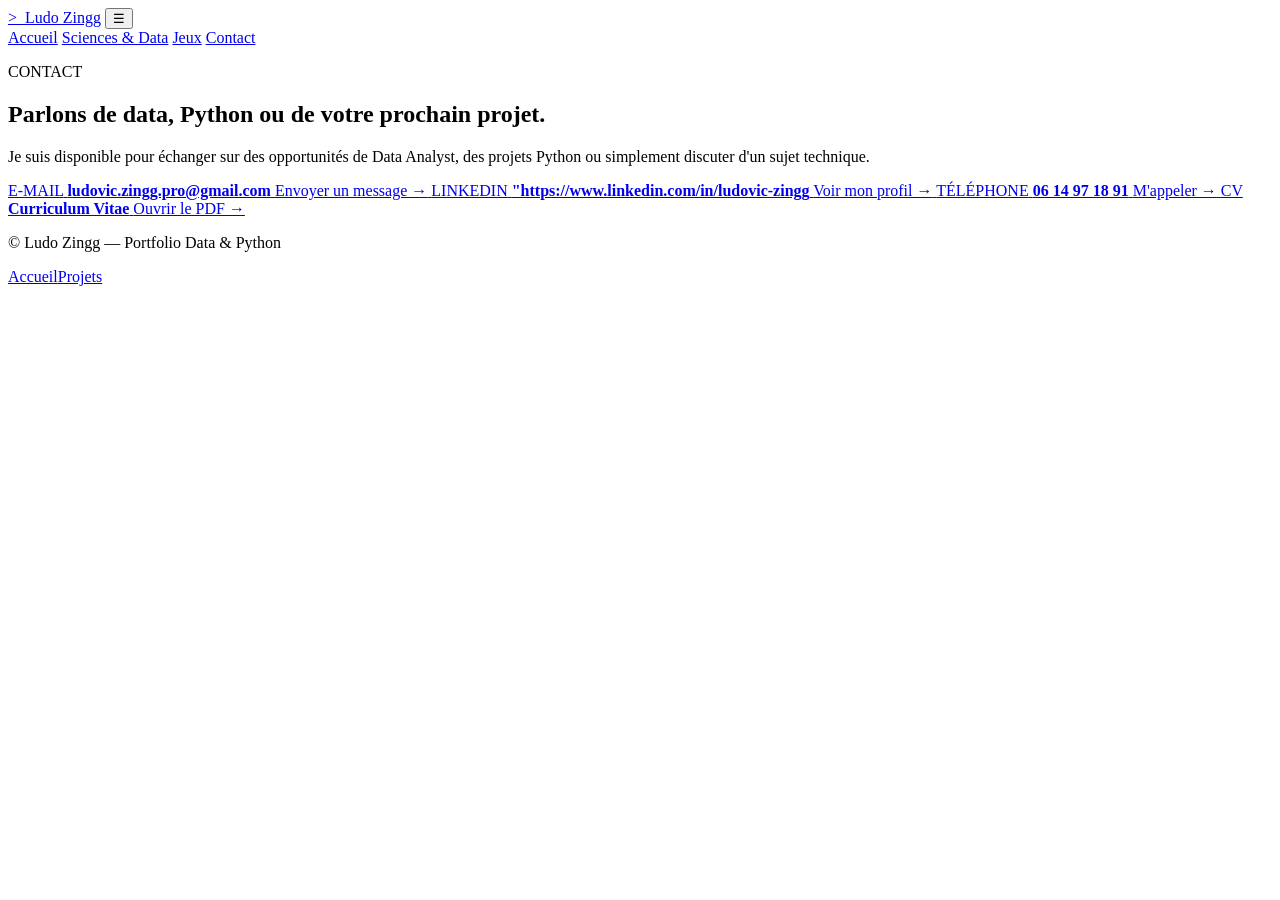
==== contact.html @ 1996da81 "Add files via upload" ====
<!DOCTYPE html>
<html lang="fr">
<head>
  <meta charset="UTF-8">
  <meta name="viewport" content="width=device-width, initial-scale=1.0">
  <meta name="description" content="Contact de Ludo Zingg, Data Analyst et développeur Python.">
  <title>Contact | Ludo Zingg</title>
  <link rel="preconnect" href="https://fonts.googleapis.com">
  <link rel="preconnect" href="https://fonts.gstatic.com" crossorigin>
  <link href="https://fonts.googleapis.com/css2?family=Inter:wght@400;500;600;700;800&family=JetBrains+Mono:wght@400;600&display=swap" rel="stylesheet">
  <link rel="stylesheet" href="css/style.css">
  <script src="js/script.js" defer></script>
</head>
<body>
  <div class="noise"></div>

  <header class="site-header">
    <a class="brand" href="index.html"><span class="brand-mark">&gt;_</span><span>Ludo Zingg</span></a>
    <button class="menu-toggle" aria-label="Ouvrir le menu" aria-expanded="false">☰</button>
    <nav class="main-nav">
      <a href="index.html">Accueil</a>
      <a href="sciences-data.html">Sciences & Data</a>
      <a href="jeux.html">Jeux</a>
      <a class="active" href="contact.html">Contact</a>
    </nav>
  </header>

  <main>
    <section class="contact-page container reveal">
      <div>
        <p class="eyebrow">CONTACT</p>
        <h1>Parlons de <span class="accent">data, Python</span> ou de votre prochain projet.</h1>
        <p class="hero-text">
          Je suis disponible pour échanger sur des opportunités de Data Analyst,
          des projets Python ou simplement discuter d'un sujet technique.
        </p>
      </div>

      <div class="contact-grid">
        <a class="contact-card" href="mailto:ludovic.zingg.pro@gmail.com">
          <span class="contact-label">E-MAIL</span>
          <strong>ludovic.zingg.pro@gmail.com</strong>
          <span>Envoyer un message →</span>
        </a>

        <a class="contact-card" href="https://www.linkedin.com/in/ludovic-zingg" target="_blank" rel="noreferrer">
          <span class="contact-label">LINKEDIN</span>
          <strong>"https://www.linkedin.com/in/ludovic-zingg</strong>
          <span>Voir mon profil →</span>
        </a>

        <a class="contact-card" href="tel:+33614971891">
            <span class="contact-label">TÉLÉPHONE</span>
            <strong>06 14 97 18 91</strong>
            <span>M'appeler →</span>
        </a>

        <a class="contact-card" href="assets/cv/CV_Ludovic_Zingg.pdf" target="_blank">
          <span class="contact-label">CV</span>
          <strong>Curriculum Vitae</strong>
          <span>Ouvrir le PDF →</span>
        </a>
      </div>

      
    </section>
  </main>

  <footer class="site-footer container">
    <p>© <span id="year"></span> Ludo Zingg — Portfolio Data & Python</p>
    <div><a href="index.html">Accueil</a><a href="sciences-data.html">Projets</a></div>
  </footer>
</body>
</html>
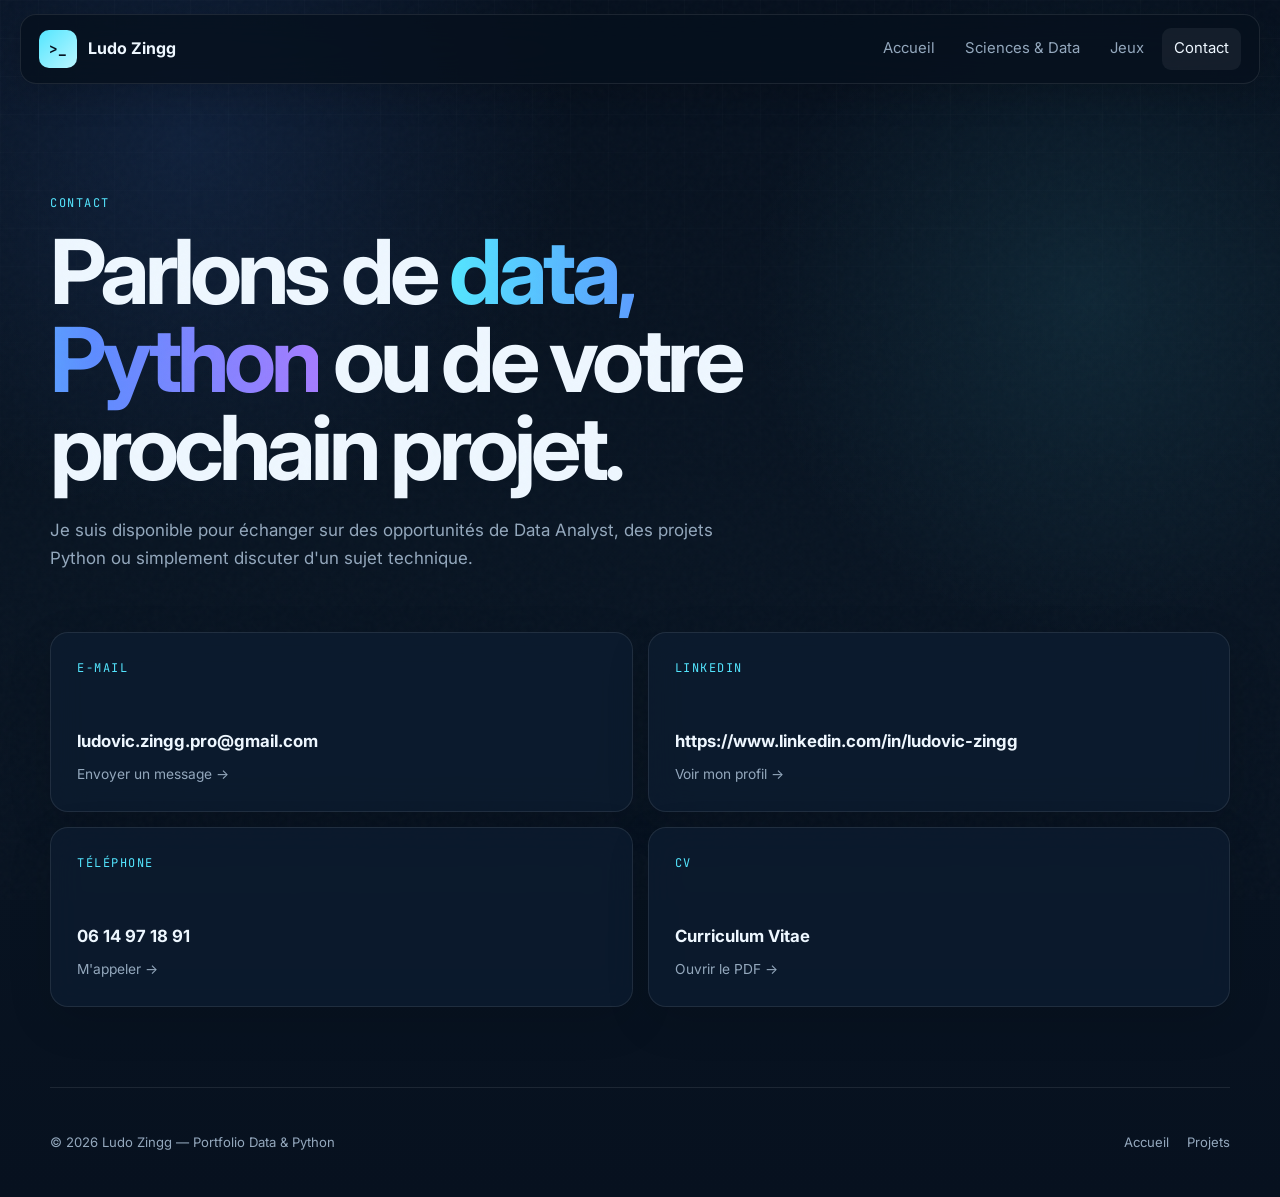
==== commit 4ea57895: "maj" ====
--- a/contact.html
+++ b/contact.html
@@ -45,7 +45,7 @@
 
         <a class="contact-card" href="https://www.linkedin.com/in/ludovic-zingg" target="_blank" rel="noreferrer">
           <span class="contact-label">LINKEDIN</span>
-          <strong>"https://www.linkedin.com/in/ludovic-zingg</strong>
+          <strong>https://www.linkedin.com/in/ludovic-zingg</strong>
           <span>Voir mon profil →</span>
         </a>
 
--- a/css/style.css
+++ b/css/style.css
@@ -0,0 +1,1682 @@
+/* =========================================================
+   VARIABLES
+   ========================================================= */
+
+:root {
+    --bg: #07111f;
+    --bg-soft: #0b1728;
+    --panel: rgba(13, 29, 49, 0.74);
+    --panel-strong: #0d1d31;
+
+    --text: #eef7ff;
+    --muted: #94a8bd;
+
+    --line: rgba(255, 255, 255, 0.09);
+
+    --cyan: #54e6ff;
+    --blue: #5d8dff;
+    --purple: #a47cff;
+    --green: #80e5b6;
+
+    --shadow: 0 24px 80px rgba(0, 0, 0, 0.28);
+}
+
+
+/* =========================================================
+   RESET
+   ========================================================= */
+
+* {
+    box-sizing: border-box;
+}
+
+html {
+    scroll-behavior: smooth;
+}
+
+body {
+    margin: 0;
+    min-height: 100vh;
+
+    color: var(--text);
+
+    background:
+        radial-gradient(
+            circle at 15% 12%,
+            rgba(77, 139, 255, 0.12),
+            transparent 25%
+        ),
+        radial-gradient(
+            circle at 85% 25%,
+            rgba(84, 230, 255, 0.09),
+            transparent 24%
+        ),
+        linear-gradient(
+            180deg,
+            #07111f 0%,
+            #091523 45%,
+            #07111f 100%
+        );
+
+    font-family: "Inter", sans-serif;
+    line-height: 1.6;
+}
+
+body::before {
+    content: "";
+
+    position: fixed;
+    inset: 0;
+
+    pointer-events: none;
+
+    background-image:
+        linear-gradient(
+            rgba(255, 255, 255, 0.025) 1px,
+            transparent 1px
+        ),
+        linear-gradient(
+            90deg,
+            rgba(255, 255, 255, 0.025) 1px,
+            transparent 1px
+        );
+
+    background-size: 38px 38px;
+
+    mask-image:
+        linear-gradient(
+            to bottom,
+            rgba(0, 0, 0, 0.7),
+            transparent 80%
+        );
+}
+
+.noise {
+    position: fixed;
+    inset: 0;
+
+    opacity: 0.045;
+
+    pointer-events: none;
+
+    background-image:
+        url("data:image/svg+xml,%3Csvg viewBox='0 0 180 180' xmlns='http://www.w3.org/2000/svg'%3E%3Cfilter id='n'%3E%3CfeTurbulence type='fractalNoise' baseFrequency='.9' numOctaves='3' stitchTiles='stitch'/%3E%3C/filter%3E%3Crect width='100%25' height='100%25' filter='url(%23n)' opacity='.5'/%3E%3C/svg%3E");
+}
+
+a {
+    color: inherit;
+    text-decoration: none;
+}
+
+img {
+    max-width: 100%;
+    display: block;
+}
+
+
+/* =========================================================
+   CONTAINER
+   ========================================================= */
+
+.container {
+    width: min(1180px, calc(100% - 40px));
+    margin-inline: auto;
+}
+
+
+/* =========================================================
+   HEADER
+   ========================================================= */
+
+.site-header {
+    width: min(1240px, calc(100% - 30px));
+
+    margin: 14px auto 0;
+    padding: 13px 18px;
+
+    display: flex;
+    align-items: center;
+    justify-content: space-between;
+
+    position: sticky;
+    top: 12px;
+    z-index: 100;
+
+    border: 1px solid var(--line);
+    border-radius: 16px;
+
+    backdrop-filter: blur(18px);
+
+    background: rgba(6, 16, 29, 0.78);
+
+    box-shadow:
+        0 10px 35px rgba(0, 0, 0, 0.16);
+}
+
+
+/* LOGO */
+
+.brand {
+    display: flex;
+    align-items: center;
+    gap: 11px;
+
+    font-weight: 700;
+}
+
+.brand-mark {
+    width: 38px;
+    height: 38px;
+
+    display: grid;
+    place-items: center;
+
+    border-radius: 10px;
+
+    color: #07111f;
+
+    background:
+        linear-gradient(
+            135deg,
+            var(--cyan),
+            #baf6ff
+        );
+
+    font-family: "JetBrains Mono", monospace;
+    font-size: 0.9rem;
+}
+
+
+/* NAVIGATION */
+
+.main-nav {
+    display: flex;
+    align-items: center;
+    gap: 6px;
+}
+
+.main-nav a {
+    padding: 9px 12px;
+
+    border-radius: 9px;
+
+    color: var(--muted);
+
+    font-size: 0.93rem;
+
+    transition: 0.2s ease;
+}
+
+.main-nav a:hover,
+.main-nav a.active {
+    color: var(--text);
+
+    background: rgba(255, 255, 255, 0.06);
+}
+
+
+/* MENU MOBILE */
+
+.menu-toggle {
+    display: none;
+
+    border: 0;
+
+    color: var(--text);
+
+    background: transparent;
+
+    font-size: 1.4rem;
+
+    cursor: pointer;
+}
+
+
+/* =========================================================
+   HERO
+   ========================================================= */
+
+.hero {
+    min-height: 78vh;
+
+    display: grid;
+
+    grid-template-columns:
+        minmax(0, 1.18fr)
+        minmax(0, 0.82fr);
+
+    align-items: center;
+
+    gap: 70px;
+
+    padding-top: 90px;
+    padding-bottom: 80px;
+}
+
+.hero-copy {
+    min-width: 0;
+}
+
+.hero h1,
+.page-hero h1,
+.contact-page h1 {
+    margin: 0;
+
+    max-width: 850px;
+
+    font-size: clamp(
+        2.9rem,
+        6vw,
+        5.6rem
+    );
+
+    line-height: 0.98;
+
+    letter-spacing: -0.055em;
+}
+
+.eyebrow,
+.project-number,
+.contact-label {
+    margin: 0 0 15px;
+
+    color: var(--cyan);
+
+    font-family: "JetBrains Mono", monospace;
+
+    font-size: 0.75rem;
+
+    letter-spacing: 0.13em;
+
+    text-transform: uppercase;
+}
+
+.accent {
+    color: transparent;
+
+    background:
+        linear-gradient(
+            90deg,
+            var(--cyan),
+            var(--blue),
+            var(--purple)
+        );
+
+    -webkit-background-clip: text;
+    background-clip: text;
+}
+
+.hero-text {
+    max-width: 720px;
+
+    margin: 26px 0 0;
+
+    color: var(--muted);
+
+    font-size: 1.06rem;
+}
+
+
+/* BOUTONS */
+
+.hero-actions {
+    display: flex;
+    flex-wrap: wrap;
+
+    gap: 12px;
+
+    margin-top: 32px;
+}
+
+.btn {
+    min-height: 48px;
+
+    padding: 0 18px;
+
+    display: inline-flex;
+
+    align-items: center;
+    justify-content: center;
+
+    border-radius: 11px;
+
+    font-weight: 700;
+
+    font-size: 0.94rem;
+
+    transition: 0.2s ease;
+}
+
+.btn:hover {
+    transform: translateY(-2px);
+}
+
+.btn-primary {
+    color: #06111e;
+
+    background:
+        linear-gradient(
+            135deg,
+            var(--cyan),
+            #a7f4ff
+        );
+
+    box-shadow:
+        0 12px 35px rgba(84, 230, 255, 0.18);
+}
+
+.btn-secondary {
+    color: var(--text);
+
+    border: 1px solid var(--line);
+
+    background:
+        rgba(255, 255, 255, 0.035);
+}
+
+
+/* LIENS */
+
+.quick-links {
+    display: flex;
+    flex-wrap: wrap;
+
+    gap: 22px;
+
+    margin-top: 28px;
+
+    color: var(--muted);
+
+    font-family: "JetBrains Mono", monospace;
+
+    font-size: 0.82rem;
+}
+
+.quick-links a:hover {
+    color: var(--cyan);
+}
+
+
+/* =========================================================
+   TERMINAL
+   ========================================================= */
+
+.hero-panel {
+    min-width: 0;
+
+    perspective: 1200px;
+}
+
+.terminal {
+    overflow: hidden;
+
+    border: 1px solid rgba(84, 230, 255, 0.16);
+
+    border-radius: 18px;
+
+    background:
+        rgba(5, 14, 25, 0.82);
+
+    box-shadow: var(--shadow);
+
+    transform:
+        rotateY(-4deg)
+        rotateX(2deg);
+}
+
+.terminal-top {
+    height: 44px;
+
+    display: flex;
+    align-items: center;
+
+    gap: 7px;
+
+    padding: 0 14px;
+
+    border-bottom: 1px solid var(--line);
+
+    background:
+        rgba(255, 255, 255, 0.025);
+}
+
+.terminal-top span {
+    width: 9px;
+    height: 9px;
+
+    border-radius: 50%;
+
+    background:
+        rgba(255, 255, 255, 0.18);
+}
+
+.terminal-top small {
+    margin-left: auto;
+
+    color: var(--muted);
+
+    font-family: "JetBrains Mono", monospace;
+}
+
+.terminal pre {
+    margin: 0;
+
+    padding: 28px;
+
+    overflow-x: auto;
+
+    color: #cad7e5;
+
+    font-family: "JetBrains Mono", monospace;
+
+    font-size: 0.8rem;
+
+    line-height: 1.8;
+}
+
+.code-purple {
+    color: #c39cff;
+}
+
+.code-blue {
+    color: #7ea9ff;
+}
+
+.code-green {
+    color: #87eebc;
+}
+
+
+/* =========================================================
+   STATS
+   ========================================================= */
+
+.stats {
+    display: grid;
+
+    grid-template-columns:
+        repeat(4, 1fr);
+
+    margin-bottom: 60px;
+
+    border-top: 1px solid var(--line);
+    border-bottom: 1px solid var(--line);
+}
+
+.stats div {
+    padding: 24px;
+}
+
+.stats div + div {
+    border-left: 1px solid var(--line);
+}
+
+.stats strong,
+.stats span {
+    display: block;
+}
+
+.stats strong {
+    font-size: 1.04rem;
+}
+
+.stats span {
+    margin-top: 4px;
+
+    color: var(--muted);
+
+    font-size: 0.82rem;
+}
+
+
+/* =========================================================
+   SECTIONS
+   ========================================================= */
+
+.section {
+    padding-top: 78px;
+    padding-bottom: 78px;
+}
+
+.section-heading {
+    margin-bottom: 32px;
+}
+
+.section-heading h2,
+.cta h2 {
+    margin: 0;
+
+    max-width: 800px;
+
+    font-size:
+        clamp(2rem, 4vw, 3.5rem);
+
+    line-height: 1.05;
+
+    letter-spacing: -0.04em;
+}
+
+
+/* =========================================================
+   ABOUT
+   ========================================================= */
+
+/*
+    IMPORTANT :
+
+    about-grid = deux colonnes :
+
+    [ glass-card ] [ skills-card ]
+
+    Mais à l'intérieur de glass-card,
+    les paragraphes restent en bloc verticalement.
+*/
+
+.about-grid {
+    display: grid;
+
+    grid-template-columns:
+        minmax(0, 1.1fr)
+        minmax(0, 0.9fr);
+
+    gap: 18px;
+
+    align-items: stretch;
+}
+
+
+/* BLOC TEXTE */
+
+.glass-card {
+    min-width: 0;
+
+    min-height: 250px;
+
+    padding: 34px;
+
+    display: block;
+
+    border-radius: 18px;
+
+    border: 1px solid var(--line);
+
+    background:
+        var(--panel);
+
+    backdrop-filter: blur(16px);
+
+    box-shadow:
+        0 14px 45px rgba(0, 0, 0, 0.12);
+}
+
+
+/*
+    Très important :
+    les paragraphes sont des blocs indépendants.
+*/
+
+.glass-card p {
+    display: block;
+
+    width: 100%;
+
+    margin: 0;
+
+    color: #c7d4e1;
+
+    font-size: 1.02rem;
+}
+
+
+/*
+    Espacement entre les deux paragraphes.
+*/
+
+.glass-card p + p {
+    margin-top: 22px;
+}
+
+
+/* COMPETENCES */
+
+.skills-card {
+    min-width: 0;
+
+    padding: 25px;
+
+    display: flex;
+
+    flex-wrap: wrap;
+
+    align-content: center;
+
+    gap: 9px;
+
+    border-radius: 18px;
+
+    border: 1px solid var(--line);
+
+    background:
+        var(--panel);
+
+    backdrop-filter: blur(16px);
+
+    box-shadow:
+        0 14px 45px rgba(0, 0, 0, 0.12);
+}
+
+.skills-card span {
+    padding: 8px 11px;
+
+    border: 1px solid rgba(84, 230, 255, 0.14);
+
+    border-radius: 999px;
+
+    color: #cce8ee;
+
+    background:
+        rgba(84, 230, 255, 0.055);
+
+    font-family:
+        "JetBrains Mono",
+        monospace;
+
+    font-size: 0.76rem;
+}
+
+
+/* =========================================================
+   UNIVERS
+   ========================================================= */
+
+.universe-grid {
+    display: grid;
+
+    grid-template-columns:
+        repeat(3, minmax(0, 1fr));
+
+    gap: 18px;
+}
+
+.universe-card {
+    min-height: 330px;
+
+    padding: 28px;
+
+    display: flex;
+
+    flex-direction: column;
+
+    position: relative;
+
+    overflow: hidden;
+
+    border: 1px solid var(--line);
+
+    border-radius: 20px;
+
+    background:
+        var(--panel);
+
+    transition:
+        transform 0.25s ease,
+        border-color 0.25s ease;
+}
+
+.universe-card::before {
+    content: "";
+
+    position: absolute;
+
+    width: 220px;
+    height: 220px;
+
+    right: -90px;
+    top: -90px;
+
+    border-radius: 50%;
+
+    filter: blur(5px);
+
+    opacity: 0.18;
+}
+
+.data-card::before {
+    background: var(--cyan);
+}
+
+.science-card::before {
+    background: var(--purple);
+}
+
+.game-card::before {
+    background: var(--blue);
+}
+
+.universe-card:hover {
+    transform: translateY(-5px);
+
+    border-color:
+        rgba(84, 230, 255, 0.28);
+}
+
+.card-index {
+    color: var(--muted);
+
+    font-family:
+        "JetBrains Mono",
+        monospace;
+
+    font-size: 0.76rem;
+}
+
+.universe-card h3 {
+    margin: auto 0 12px;
+
+    font-size: 1.55rem;
+}
+
+.universe-card p {
+    margin: 0;
+
+    color: var(--muted);
+}
+
+.arrow {
+    margin-top: 24px;
+
+    color: var(--cyan);
+
+    font-size: 0.9rem;
+
+    font-weight: 700;
+}
+
+
+/* =========================================================
+   PROJETS EN AVANT
+   ========================================================= */
+
+.featured-grid {
+    display: grid;
+
+    grid-template-columns:
+        repeat(3, minmax(0, 1fr));
+
+    gap: 18px;
+}
+
+.project-card {
+    min-width: 0;
+
+    overflow: hidden;
+
+    border: 1px solid var(--line);
+
+    border-radius: 18px;
+
+    background:
+        var(--panel);
+}
+
+
+/* VISUEL */
+
+.project-visual {
+    min-height: 210px;
+
+    display: flex;
+
+    align-items: flex-end;
+
+    padding: 20px;
+
+    position: relative;
+
+    overflow: hidden;
+
+    background-color:
+        #0d1d31;
+}
+
+.project-visual::after {
+    content: "";
+
+    position: absolute;
+
+    inset: 0;
+
+    background-image:
+        linear-gradient(
+            rgba(255, 255, 255, 0.04) 1px,
+            transparent 1px
+        ),
+        linear-gradient(
+            90deg,
+            rgba(255, 255, 255, 0.04) 1px,
+            transparent 1px
+        );
+
+    background-size: 28px 28px;
+}
+
+.project-visual::before {
+    content: "";
+
+    position: absolute;
+
+    width: 220px;
+    height: 220px;
+
+    top: 25px;
+    right: -20px;
+
+    border-radius: 50%;
+
+    filter: blur(16px);
+
+    opacity: 0.36;
+}
+
+.visual-data::before {
+    background: var(--cyan);
+}
+
+.visual-science::before {
+    background: var(--purple);
+}
+
+.visual-game::before {
+    background: var(--blue);
+}
+
+.project-visual span {
+    z-index: 1;
+
+    color:
+        rgba(255, 255, 255, 0.74);
+
+    font-family:
+        "JetBrains Mono",
+        monospace;
+
+    font-size: 0.72rem;
+
+    letter-spacing: 0.1em;
+}
+
+
+/* CORPS CARTE */
+
+.project-body {
+    padding: 23px;
+}
+
+.project-body h3 {
+    margin: 14px 0 8px;
+
+    font-size: 1.22rem;
+}
+
+.project-body p {
+    min-height: 74px;
+
+    margin: 0;
+
+    color: var(--muted);
+
+    font-size: 0.9rem;
+}
+
+.project-body > a {
+    display: inline-block;
+
+    margin-top: 18px;
+
+    color: var(--cyan);
+
+    font-weight: 700;
+
+    font-size: 0.88rem;
+}
+
+
+/* TAGS */
+
+.tags {
+    display: flex;
+
+    flex-wrap: wrap;
+
+    gap: 7px;
+}
+
+.tags span {
+    padding: 5px 8px;
+
+    border: 1px solid rgba(84, 230, 255, 0.14);
+
+    border-radius: 999px;
+
+    color: #cce8ee;
+
+    background:
+        rgba(84, 230, 255, 0.055);
+
+    font-family:
+        "JetBrains Mono",
+        monospace;
+
+    font-size: 0.67rem;
+}
+
+.large-tags {
+    max-width: 360px;
+
+    justify-content: flex-end;
+}
+
+.large-tags span {
+    padding: 7px 10px;
+
+    font-size: 0.72rem;
+}
+
+
+/* =========================================================
+   CTA
+   ========================================================= */
+
+.cta {
+    margin-top: 30px;
+    margin-bottom: 70px;
+
+    padding: 45px;
+
+    display: flex;
+
+    align-items: flex-end;
+
+    justify-content: space-between;
+
+    gap: 30px;
+
+    border: 1px solid rgba(84, 230, 255, 0.15);
+
+    border-radius: 22px;
+
+    background:
+        radial-gradient(
+            circle at 90% 0,
+            rgba(84, 230, 255, 0.16),
+            transparent 26%
+        ),
+        var(--panel);
+}
+
+
+/* =========================================================
+   PAGE HERO
+   ========================================================= */
+
+.page-hero {
+    padding-top: 110px;
+    padding-bottom: 65px;
+
+    border-bottom: 1px solid var(--line);
+}
+
+.page-hero h1 {
+    font-size:
+        clamp(3.2rem, 7vw, 6.4rem);
+}
+
+.page-hero > p:last-child {
+    max-width: 760px;
+
+    margin: 24px 0 0;
+
+    color: var(--muted);
+
+    font-size: 1.05rem;
+}
+
+
+/* =========================================================
+   DETAILS PROJETS
+   ========================================================= */
+
+.project-detail {
+    margin-bottom: 38px;
+
+    padding: 34px;
+
+    border: 1px solid var(--line);
+
+    border-radius: 22px;
+
+    background:
+        rgba(9, 23, 39, 0.68);
+
+    box-shadow:
+        0 18px 55px rgba(0, 0, 0, 0.14);
+}
+
+.project-detail-head {
+    display: flex;
+
+    align-items: flex-end;
+
+    justify-content: space-between;
+
+    gap: 30px;
+
+    margin-bottom: 28px;
+}
+
+.project-detail h2 {
+    margin: 0;
+
+    font-size:
+        clamp(1.8rem, 4vw, 3rem);
+
+    letter-spacing: -0.035em;
+}
+
+.lead {
+    max-width: 760px;
+
+    margin: 13px 0 0;
+
+    color: var(--muted);
+}
+
+
+/* =========================================================
+   VIDEO
+   ========================================================= */
+
+
+
+.video-shell {
+    width: 100%;
+    overflow: hidden;
+
+    margin: 18px 0 28px;
+
+    border: 1px solid var(--line);
+    border-radius: 16px;
+
+    background: #05101c;
+}
+
+.video-label {
+    padding: 11px 14px;
+
+    border-bottom: 1px solid var(--line);
+
+    color: var(--muted);
+
+    font-family: "JetBrains Mono", monospace;
+
+    font-size: 0.7rem;
+
+    letter-spacing: 0.09em;
+}
+
+/* Conteneur de la vidéo */
+.video-placeholder {
+    width: 100%;
+
+    padding: 0;
+
+    background: #000;
+}
+
+/* Lecteur YouTube */
+.video-placeholder iframe {
+    display: block;
+
+    width: 100%;
+    aspect-ratio: 16 / 9;
+
+    height: auto;
+
+    border: 0;
+}
+
+/* Vidéos sans iframe : emplacement temporaire */
+.video-placeholder > div:not(:has(iframe)) {
+    min-height: 300px;
+
+    display: grid;
+
+    place-items: center;
+
+    text-align: center;
+
+    padding: 30px;
+
+    background:
+        radial-gradient(
+            circle at center,
+            rgba(84, 230, 255, 0.12),
+            transparent 25%
+        ),
+        linear-gradient(
+            135deg,
+            #07111f,
+            #0d1c31
+        );
+}
+
+/* Variante pour les jeux */
+.game-video {
+    background:
+        radial-gradient(
+            circle at center,
+            rgba(93, 141, 255, 0.18),
+            transparent 25%
+        ),
+        linear-gradient(
+            135deg,
+            #07111f,
+            #0d1c31
+        );
+}
+
+.compact-video .video-placeholder {
+    min-height: 0;
+}
+
+
+/* =========================================================
+   COLONNES DESCRIPTIONS PROJET
+   ========================================================= */
+
+.project-columns {
+    display: grid;
+
+    grid-template-columns:
+        repeat(2, minmax(0, 1fr));
+
+    gap: 14px;
+}
+
+.content-block {
+    min-width: 0;
+
+    padding: 24px;
+
+    border-radius: 14px;
+
+    border: 1px solid var(--line);
+
+    background:
+        var(--panel);
+
+    backdrop-filter: blur(16px);
+
+    box-shadow:
+        0 14px 45px rgba(0, 0, 0, 0.12);
+}
+
+.content-block h3 {
+    margin: 0 0 10px;
+
+    font-size: 1rem;
+}
+
+.content-block p,
+.content-block li {
+    color: var(--muted);
+
+    font-size: 0.9rem;
+}
+
+.content-block p {
+    margin: 0;
+}
+
+.content-block ul {
+    margin: 0;
+
+    padding-left: 19px;
+}
+
+.project-links {
+    display: flex;
+
+    gap: 10px;
+
+    margin-top: 24px;
+}
+
+
+/* =========================================================
+   CONTACT
+   ========================================================= */
+
+.contact-page {
+    min-height:
+        calc(100vh - 180px);
+
+    padding-top: 110px;
+    padding-bottom: 80px;
+}
+
+.contact-page h1 {
+    font-size:
+        clamp(3rem, 7vw, 5.8rem);
+}
+
+.contact-grid {
+    display: grid;
+
+    grid-template-columns:
+        repeat(2, minmax(0, 1fr));
+
+    gap: 15px;
+
+    margin-top: 60px;
+}
+
+.contact-card {
+    min-height: 180px;
+
+    padding: 26px;
+
+    display: flex;
+
+    flex-direction: column;
+
+    border: 1px solid var(--line);
+
+    border-radius: 18px;
+
+    background:
+        var(--panel);
+
+    backdrop-filter: blur(16px);
+
+    box-shadow:
+        0 14px 45px rgba(0, 0, 0, 0.12);
+
+    transition: 0.2s ease;
+}
+
+.contact-card:hover {
+    transform: translateY(-4px);
+
+    border-color:
+        rgba(84, 230, 255, 0.26);
+}
+
+.contact-card strong {
+    margin: auto 0 8px;
+
+    font-size: 1.05rem;
+}
+
+.contact-card > span:last-child {
+    color: var(--muted);
+
+    font-size: 0.86rem;
+}
+
+.contact-note {
+    display: flex;
+
+    align-items: center;
+
+    gap: 11px;
+
+    margin-top: 24px;
+
+    color: var(--muted);
+
+    font-size: 0.9rem;
+}
+
+.contact-note p {
+    margin: 0;
+}
+
+.pulse-dot {
+    width: 10px;
+    height: 10px;
+
+    flex-shrink: 0;
+
+    border-radius: 50%;
+
+    background: var(--green);
+
+    box-shadow:
+        0 0 0 0 rgba(128, 229, 182, 0.5);
+
+    animation:
+        pulse 2s infinite;
+}
+
+@keyframes pulse {
+
+    70% {
+        box-shadow:
+            0 0 0 10px
+            rgba(128, 229, 182, 0);
+    }
+
+    100% {
+        box-shadow:
+            0 0 0 0
+            rgba(128, 229, 182, 0);
+    }
+}
+
+
+/* =========================================================
+   FOOTER
+   ========================================================= */
+
+.site-footer {
+    min-height: 110px;
+
+    display: flex;
+
+    align-items: center;
+
+    justify-content: space-between;
+
+    gap: 20px;
+
+    border-top: 1px solid var(--line);
+
+    color: var(--muted);
+
+    font-size: 0.82rem;
+}
+
+.site-footer p {
+    margin: 0;
+}
+
+.site-footer div {
+    display: flex;
+
+    gap: 18px;
+}
+
+.site-footer a:hover {
+    color: var(--cyan);
+}
+
+
+/* =========================================================
+   ANIMATIONS
+   ========================================================= */
+
+.reveal {
+    opacity: 0;
+
+    transform:
+        translateY(20px);
+
+    transition:
+        opacity 0.65s ease,
+        transform 0.65s ease;
+}
+
+.reveal.visible {
+    opacity: 1;
+
+    transform: none;
+}
+
+@media (prefers-reduced-motion: reduce) {
+
+    * {
+        scroll-behavior: auto !important;
+
+        animation: none !important;
+
+        transition: none !important;
+    }
+
+    .reveal {
+        opacity: 1;
+
+        transform: none;
+    }
+}
+
+
+/* =========================================================
+   TABLET
+   ========================================================= */
+
+@media (max-width: 900px) {
+
+    /* MENU */
+
+    .menu-toggle {
+        display: block;
+    }
+
+    .main-nav {
+        display: none;
+
+        position: absolute;
+
+        left: 0;
+        right: 0;
+
+        top:
+            calc(100% + 8px);
+
+        padding: 10px;
+
+        flex-direction: column;
+
+        align-items: stretch;
+
+        border: 1px solid var(--line);
+
+        border-radius: 14px;
+
+        background:
+            rgba(6, 16, 29, 0.96);
+    }
+
+    .main-nav.open {
+        display: flex;
+    }
+
+
+    /* HERO */
+
+    .hero {
+        grid-template-columns: 1fr;
+
+        gap: 45px;
+
+        padding-top: 70px;
+    }
+
+    .terminal {
+        transform: none;
+    }
+
+
+    /* STATS */
+
+    .stats {
+        grid-template-columns:
+            repeat(2, 1fr);
+    }
+
+    .stats div:nth-child(3) {
+        border-left: 0;
+
+        border-top:
+            1px solid var(--line);
+    }
+
+    .stats div:nth-child(4) {
+        border-top:
+            1px solid var(--line);
+    }
+
+
+    /* ABOUT */
+
+    .about-grid {
+        grid-template-columns: 1fr;
+    }
+
+
+    /* UNIVERS */
+
+    .universe-grid {
+        grid-template-columns: 1fr;
+    }
+
+    .universe-card {
+        min-height: 250px;
+    }
+
+
+    /* FEATURED */
+
+    .featured-grid {
+        grid-template-columns: 1fr;
+    }
+
+
+    /* PROJECT */
+
+    .project-detail-head {
+        align-items: flex-start;
+
+        flex-direction: column;
+    }
+
+    .large-tags {
+        justify-content: flex-start;
+    }
+
+
+    /* CTA */
+
+    .cta {
+        align-items: flex-start;
+
+        flex-direction: column;
+    }
+}
+
+
+/* =========================================================
+   MOBILE
+   ========================================================= */
+
+@media (max-width: 650px) {
+
+    .container {
+        width:
+            min(
+                calc(100% - 24px),
+                1180px
+            );
+    }
+
+    .site-header {
+        width:
+            calc(100% - 16px);
+    }
+
+
+    /* HERO */
+
+    .hero {
+        min-height: auto;
+
+        padding-top: 58px;
+    }
+
+    .hero h1,
+    .page-hero h1,
+    .contact-page h1 {
+        font-size:
+            clamp(
+                2.5rem,
+                13vw,
+                4rem
+            );
+    }
+
+
+    /* STATS */
+
+    .stats {
+        grid-template-columns: 1fr;
+    }
+
+    .stats div + div {
+        border-left: 0;
+
+        border-top:
+            1px solid var(--line);
+    }
+
+
+    /* ABOUT */
+
+    .glass-card,
+    .skills-card {
+        padding: 24px;
+    }
+
+
+    /* PROJECT */
+
+    .project-columns {
+        grid-template-columns: 1fr;
+    }
+
+    .project-detail {
+        padding: 20px;
+    }
+
+
+    /* VIDEO */
+
+    .video-placeholder {
+        min-height: 220px;
+    }
+
+
+    /* CONTACT */
+
+    .contact-grid {
+        grid-template-columns: 1fr;
+    }
+
+
+    /* CTA */
+
+    .cta {
+        padding: 28px;
+    }
+
+
+    /* FOOTER */
+
+    .site-footer {
+        padding: 30px 0;
+
+        align-items: flex-start;
+
+        flex-direction: column;
+    }
+}
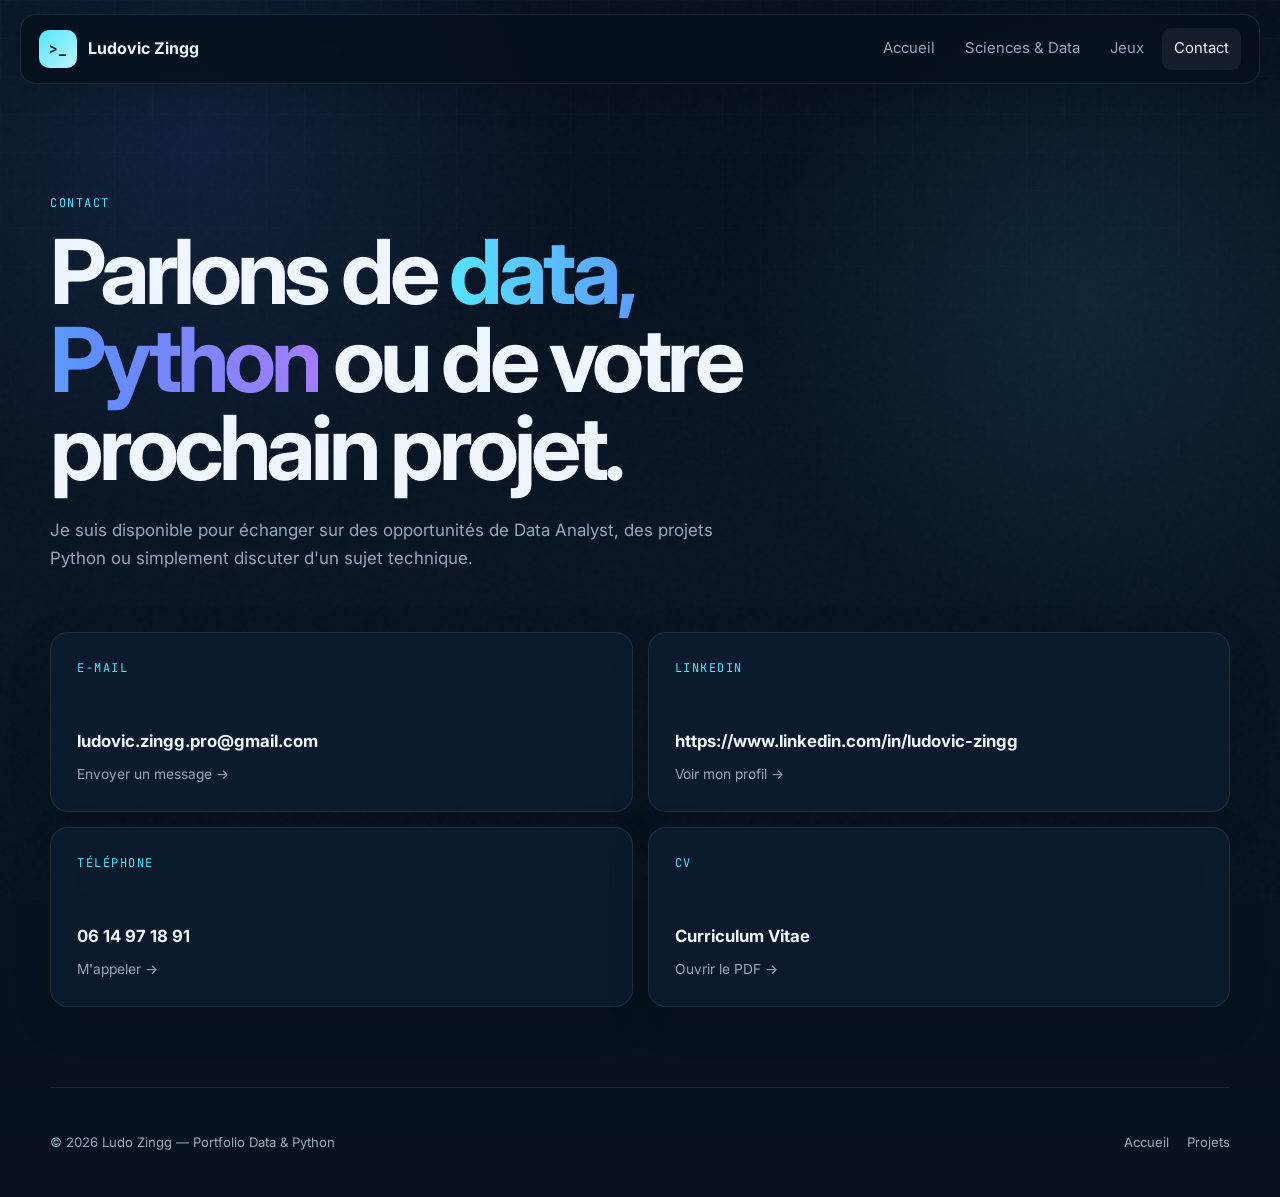
==== commit 71a39e29: "Update contact.html" ====
--- a/contact.html
+++ b/contact.html
@@ -4,7 +4,7 @@
   <meta charset="UTF-8">
   <meta name="viewport" content="width=device-width, initial-scale=1.0">
   <meta name="description" content="Contact de Ludo Zingg, Data Analyst et développeur Python.">
-  <title>Contact | Ludo Zingg</title>
+  <title>Contact | Ludovic Zingg</title>
   <link rel="preconnect" href="https://fonts.googleapis.com">
   <link rel="preconnect" href="https://fonts.gstatic.com" crossorigin>
   <link href="https://fonts.googleapis.com/css2?family=Inter:wght@400;500;600;700;800&family=JetBrains+Mono:wght@400;600&display=swap" rel="stylesheet">
@@ -15,7 +15,7 @@
   <div class="noise"></div>
 
   <header class="site-header">
-    <a class="brand" href="index.html"><span class="brand-mark">&gt;_</span><span>Ludo Zingg</span></a>
+    <a class="brand" href="index.html"><span class="brand-mark">&gt;_</span><span>Ludovic Zingg</span></a>
     <button class="menu-toggle" aria-label="Ouvrir le menu" aria-expanded="false">☰</button>
     <nav class="main-nav">
       <a href="index.html">Accueil</a>
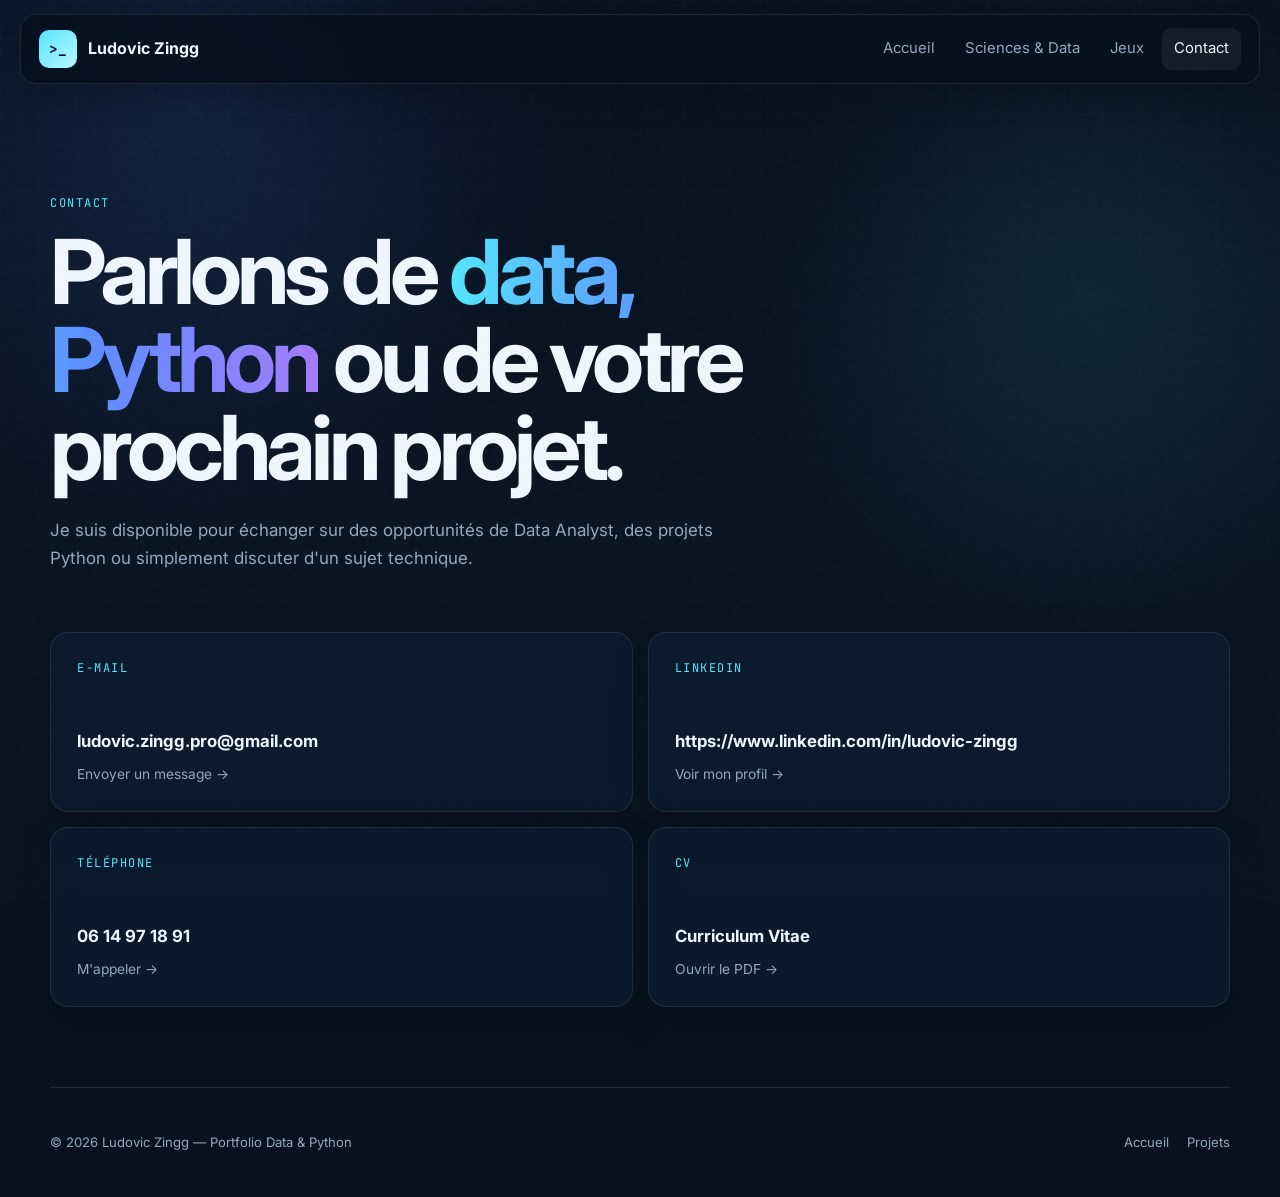
==== commit 8bfdc46c: "maj" ====
--- a/contact.html
+++ b/contact.html
@@ -67,7 +67,7 @@
   </main>
 
   <footer class="site-footer container">
-    <p>© <span id="year"></span> Ludo Zingg — Portfolio Data & Python</p>
+    <p>© <span id="year"></span> Ludovic Zingg — Portfolio Data & Python</p>
     <div><a href="index.html">Accueil</a><a href="sciences-data.html">Projets</a></div>
   </footer>
 </body>
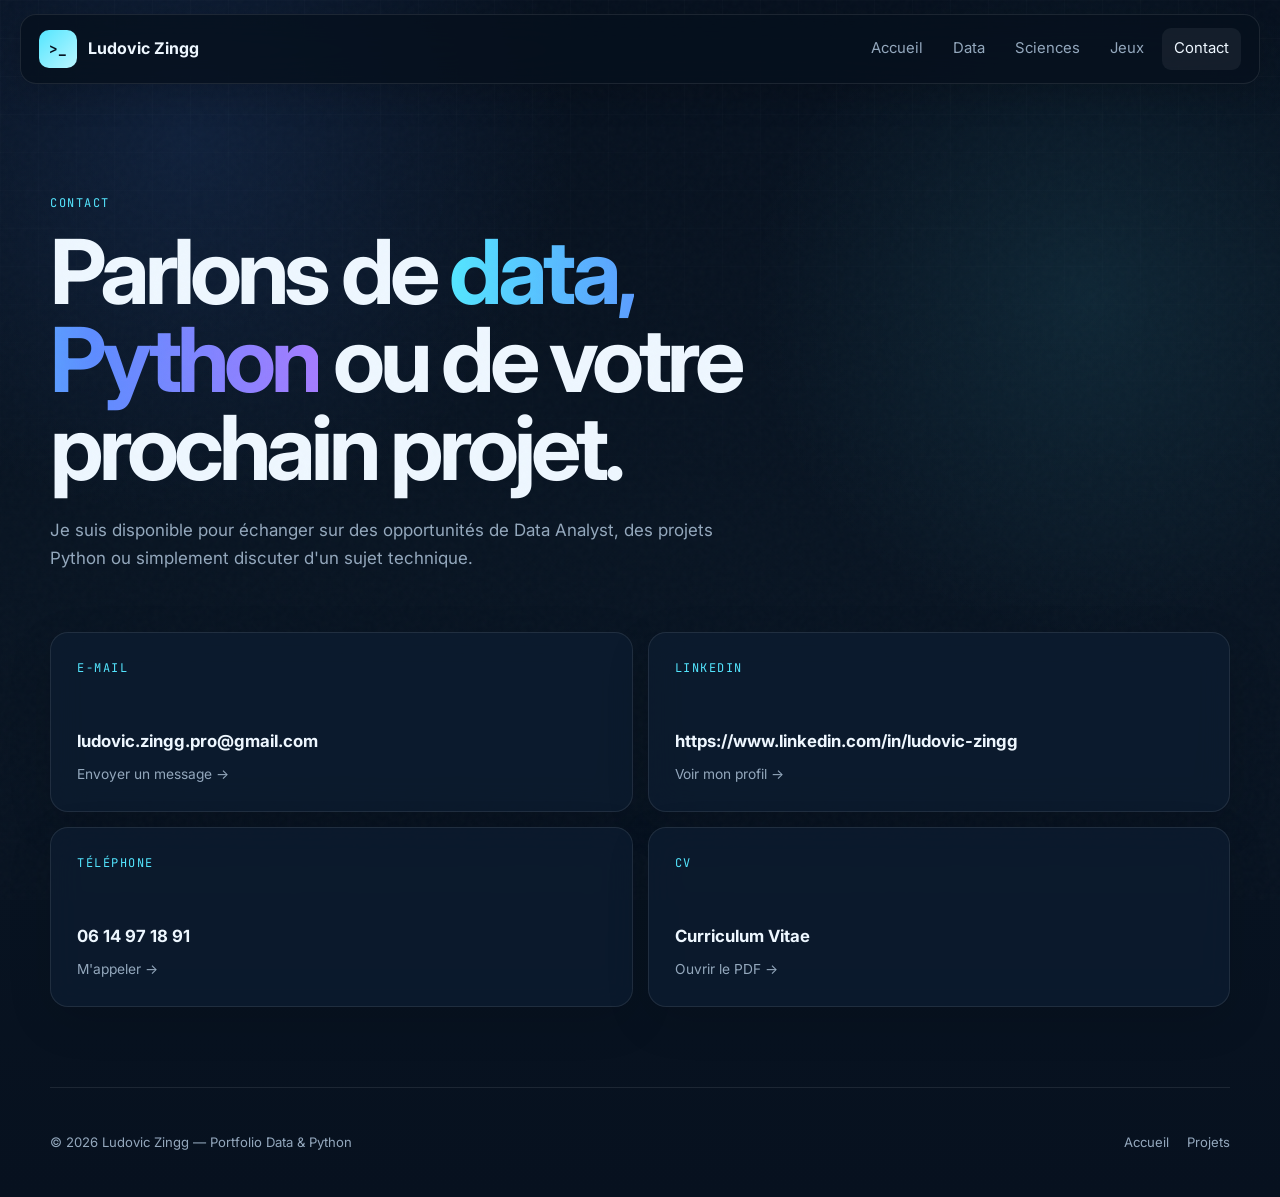
==== commit 04aa843d: "new_modif" ====
--- a/contact.html
+++ b/contact.html
@@ -19,7 +19,8 @@
     <button class="menu-toggle" aria-label="Ouvrir le menu" aria-expanded="false">☰</button>
     <nav class="main-nav">
       <a href="index.html">Accueil</a>
-      <a href="sciences-data.html">Sciences & Data</a>
+      <a href="data.html">Data</a>
+      <a href="sciences.html">Sciences</a>
       <a href="jeux.html">Jeux</a>
       <a class="active" href="contact.html">Contact</a>
     </nav>
--- a/css/style.css
+++ b/css/style.css
@@ -685,6 +685,7 @@
 }
 
 
+
 /* =========================================================
    UNIVERS
    ========================================================= */
@@ -709,20 +710,41 @@
 
     position: relative;
 
+    isolation: isolate;
+
     overflow: hidden;
 
     border: 1px solid var(--line);
 
     border-radius: 20px;
 
-    background:
-        var(--panel);
+    background: var(--panel);
 
     transition:
         transform 0.25s ease,
         border-color 0.25s ease;
 }
 
+/* IMAGE DE FOND */
+
+.universe-card > img {
+    position: absolute;
+
+    inset: 0;
+
+    z-index: -2;
+
+    width: 100%;
+    height: 100%;
+
+    object-fit: cover;
+    object-position: center;
+
+    transition: transform 0.45s ease;
+}
+
+/* HALO COLORÉ */
+
 .universe-card::before {
     content: "";
 
@@ -734,6 +756,8 @@
     right: -90px;
     top: -90px;
 
+    z-index: -1;
+
     border-radius: 50%;
 
     filter: blur(5px);
@@ -753,6 +777,29 @@
     background: var(--blue);
 }
 
+/* DÉGRADÉ SOMBRE */
+
+.universe-card::after {
+    content: "";
+
+    position: absolute;
+
+    inset: 0;
+
+    z-index: -1;
+
+    background: linear-gradient(
+        to bottom,
+        rgba(4, 12, 22, 0.20),
+        rgba(4, 12, 22, 0.48) 45%,
+        rgba(4, 12, 22, 0.94)
+    );
+
+    pointer-events: none;
+}
+
+/* SURVOL */
+
 .universe-card:hover {
     transform: translateY(-5px);
 
@@ -760,8 +807,14 @@
         rgba(84, 230, 255, 0.28);
 }
 
+.universe-card:hover > img {
+    transform: scale(1.05);
+}
+
+/* TEXTES */
+
 .card-index {
-    color: var(--muted);
+    color: rgba(255, 255, 255, 0.75);
 
     font-family:
         "JetBrains Mono",
@@ -779,7 +832,7 @@
 .universe-card p {
     margin: 0;
 
-    color: var(--muted);
+    color: rgba(255, 255, 255, 0.82);
 }
 
 .arrow {
@@ -822,86 +875,64 @@
 
 /* VISUEL */
 
+/* VISUEL */
+
 .project-visual {
-    min-height: 210px;
-
-    display: flex;
-
-    align-items: flex-end;
-
-    padding: 20px;
-
     position: relative;
-
+    width: 100%;
+    height: 210px;
     overflow: hidden;
-
-    background-color:
-        #0d1d31;
-}
-
+    padding: 0;
+    background-color: #0d1d31;
+}
+
+/* Image du projet */
+.project-visual img {
+    position: absolute;
+    inset: 0;
+
+    width: 100%;
+    height: 100%;
+
+    object-fit: cover;
+    object-position: center;
+
+    transition: transform 0.4s ease;
+}
+
+/* Zoom au survol */
+.project-card:hover .project-visual img {
+    transform: scale(1.05);
+}
+
+/* Dégradé pour rendre le texte lisible */
 .project-visual::after {
     content: "";
 
     position: absolute;
-
     inset: 0;
 
-    background-image:
-        linear-gradient(
-            rgba(255, 255, 255, 0.04) 1px,
-            transparent 1px
-        ),
-        linear-gradient(
-            90deg,
-            rgba(255, 255, 255, 0.04) 1px,
-            transparent 1px
-        );
-
-    background-size: 28px 28px;
-}
-
-.project-visual::before {
-    content: "";
-
+    background: linear-gradient(
+        to top,
+        rgba(0, 0, 0, 0.65),
+        transparent 45%
+    );
+
+    pointer-events: none;
+}
+
+/* Texte superposé */
+.project-visual span {
     position: absolute;
-
-    width: 220px;
-    height: 220px;
-
-    top: 25px;
-    right: -20px;
-
-    border-radius: 50%;
-
-    filter: blur(16px);
-
-    opacity: 0.36;
-}
-
-.visual-data::before {
-    background: var(--cyan);
-}
-
-.visual-science::before {
-    background: var(--purple);
-}
-
-.visual-game::before {
-    background: var(--blue);
-}
-
-.project-visual span {
-    z-index: 1;
-
-    color:
-        rgba(255, 255, 255, 0.74);
-
-    font-family:
-        "JetBrains Mono",
-        monospace;
-
+    z-index: 2;
+
+    bottom: 14px;
+    left: 16px;
+
+    color: white;
+
+    font-family: "JetBrains Mono", monospace;
     font-size: 0.72rem;
-
     letter-spacing: 0.1em;
 }
 
@@ -1679,4 +1710,58 @@
 
         flex-direction: column;
     }
+}
+
+/* =========================================================
+   BANDEAU ILLUSTRÉ
+   ========================================================= */
+
+.top-banner {
+    position: relative;
+    width: 100%;
+    height: clamp(160px, 22vw, 245px);
+    margin: 25px auto 0;
+    overflow: hidden;
+    border: 1px solid var(--line);
+    border-radius: 18px;
+    box-shadow: var(--shadow);
+}
+
+.top-banner img {
+    display: block;
+    width: 100%;
+    height: 100%;
+    object-fit: cover;
+    object-position: center;
+}
+
+/* Fondu léger en bas du bandeau */
+.top-banner::after {
+    content: "";
+    position: absolute;
+    inset: 0;
+    background: linear-gradient(
+        to bottom,
+        transparent 60%,
+        rgba(6, 16, 29, 0.3)
+    );
+    pointer-events: none;
+}
+
+/* Réduction de l'espace avant le titre */
+.top-banner + .hero {
+    padding-top: 40px;
+}
+
+/* Version mobile */
+@media (max-width: 650px) {
+    .top-banner {
+        height: 125px;
+        margin-top: 15px;
+        border-radius: 12px;
+    }
+
+    .top-banner + .hero {
+        padding-top: 30px;
+    }
 }
